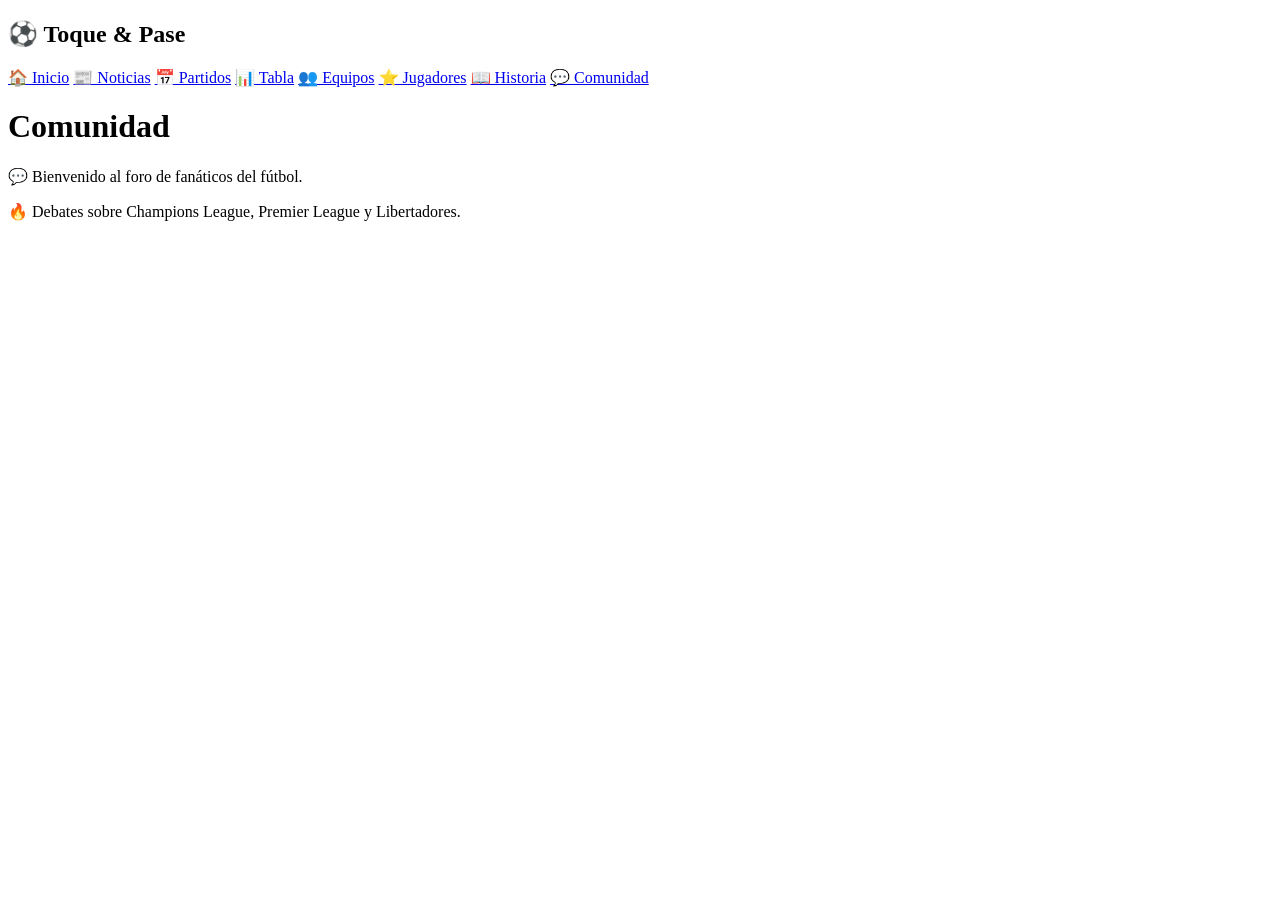
==== comunidad.html @ 1e9ca176 "Create comunidad.html" ====
<!DOCTYPE html>
<html lang="es">
<head>
<meta charset="UTF-8">
<meta name="viewport" content="width=device-width, initial-scale=1.0">
<title>Comunidad</title>
<link rel="stylesheet" href="style.css">
</head>
<body>

<div class="sidebar">
<h2>⚽ Toque & Pase</h2>

<a href="index.html">🏠 Inicio</a>
<a href="noticias.html">📰 Noticias</a>
<a href="partidos.html">📅 Partidos</a>
<a href="tabla.html">📊 Tabla</a>
<a href="equipos.html">👥 Equipos</a>
<a href="jugadores.html">⭐ Jugadores</a>
<a href="historia.html">📖 Historia</a>
<a href="comunidad.html">💬 Comunidad</a>
</div>

<div class="main">

<h1>Comunidad</h1>

<div class="card">
<p>💬 Bienvenido al foro de fanáticos del fútbol.</p>
</div>

<div class="card">
<p>🔥 Debates sobre Champions League, Premier League y Libertadores.</p>
</div>

</div>

</body>
</html>
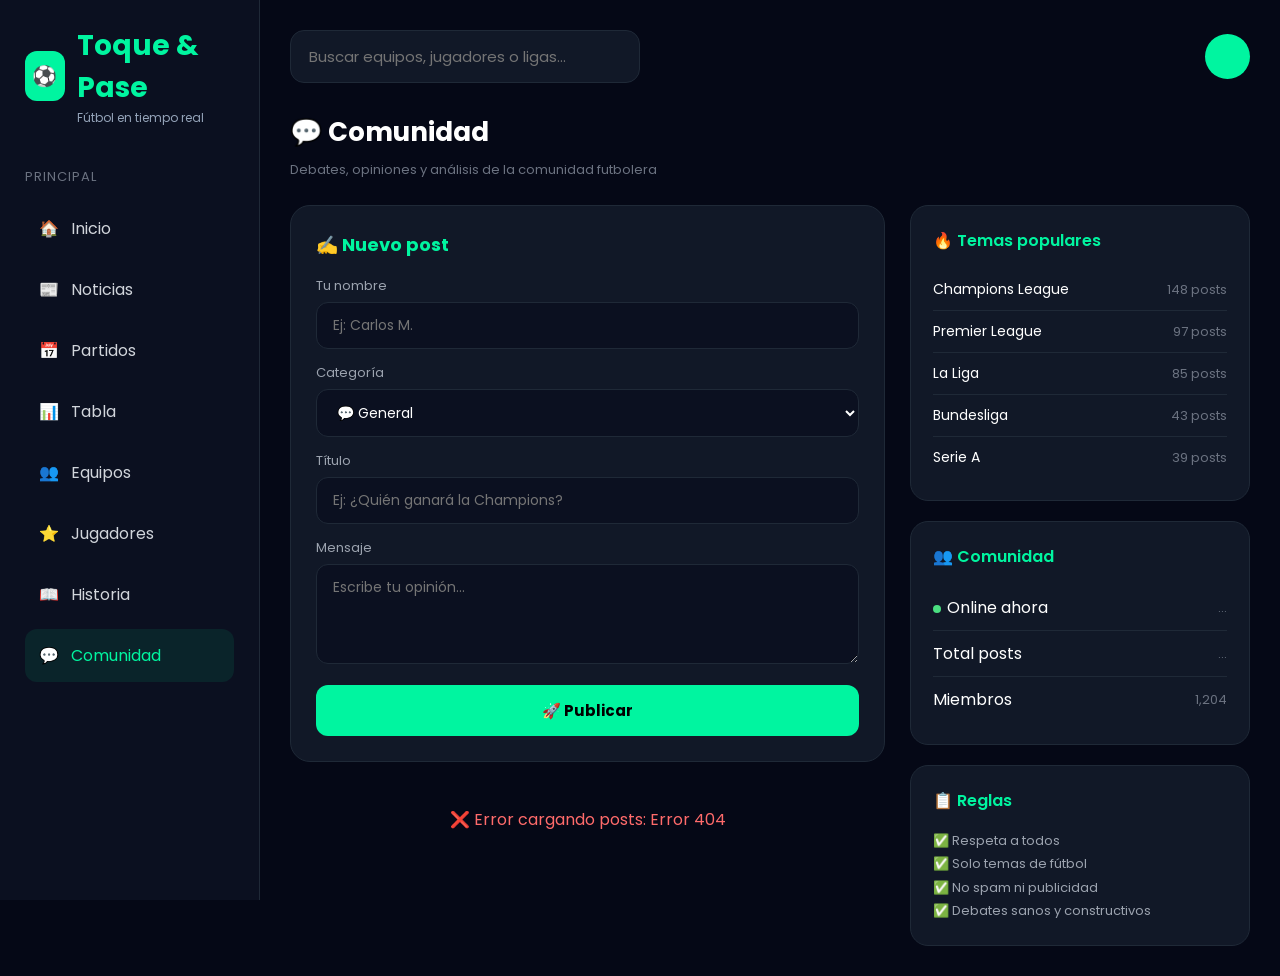
==== commit c5812bb1: "Update comunidad.html" ====
--- a/comunidad.html
+++ b/comunidad.html
@@ -3,37 +3,369 @@
 <head>
 <meta charset="UTF-8">
 <meta name="viewport" content="width=device-width, initial-scale=1.0">
-<title>Comunidad</title>
-<link rel="stylesheet" href="style.css">
+<title>Comunidad | Toque & Pase</title>
+<link href="https://fonts.googleapis.com/css2?family=Poppins:wght@300;400;500;600;700&display=swap" rel="stylesheet">
+<style>
+*{margin:0;padding:0;box-sizing:border-box;font-family:'Poppins',sans-serif;}
+body{background:#050816;color:white;display:flex;}
+.sidebar{width:260px;height:100vh;background:#0b1020;border-right:1px solid #1f2937;padding:25px;position:fixed;overflow-y:auto;}
+.logo{display:flex;align-items:center;gap:12px;margin-bottom:40px;}
+.logo-box{width:50px;height:50px;background:#00f5a0;border-radius:12px;display:flex;align-items:center;justify-content:center;font-weight:bold;font-size:20px;color:#000;}
+.logo-text h2{font-size:28px;color:#00f5a0;}
+.logo-text p{font-size:12px;color:#94a3b8;}
+.menu-title{margin:30px 0 15px;font-size:13px;letter-spacing:1px;text-transform:uppercase;color:#6b7280;}
+.sidebar a{display:flex;align-items:center;gap:12px;padding:14px;border-radius:12px;text-decoration:none;color:#d1d5db;transition:0.3s;margin-bottom:8px;}
+.sidebar a:hover,.sidebar a.active{background:#00f5a015;color:#00f5a0;}
+.main{margin-left:260px;width:100%;padding:30px;}
+.topbar{display:flex;justify-content:space-between;align-items:center;margin-bottom:30px;}
+.search{width:350px;padding:14px 18px;background:#111827;border:1px solid #1f2937;border-radius:14px;outline:none;color:white;font-size:15px;}
+.avatar{width:45px;height:45px;border-radius:50%;background:#00f5a0;}
+.section-title{margin-bottom:8px;font-size:26px;}
+.subtitle{color:#6b7280;font-size:13px;margin-bottom:25px;}
+
+.comunidad-layout{display:grid;grid-template-columns:1fr 340px;gap:25px;}
+
+/* FORM NUEVO POST */
+.nuevo-post{background:#111827;border:1px solid #1f2937;border-radius:20px;padding:25px;margin-bottom:25px;}
+.nuevo-post h3{margin-bottom:18px;font-size:18px;color:#00f5a0;}
+.form-row{margin-bottom:14px;}
+.form-row label{display:block;font-size:13px;color:#9ca3af;margin-bottom:6px;}
+.form-input{width:100%;padding:12px 16px;background:#0b1020;border:1px solid #1f2937;border-radius:12px;color:white;font-size:14px;outline:none;transition:0.3s;}
+.form-input:focus{border-color:#00f5a0;}
+.form-textarea{width:100%;padding:12px 16px;background:#0b1020;border:1px solid #1f2937;border-radius:12px;color:white;font-size:14px;outline:none;resize:vertical;min-height:100px;transition:0.3s;font-family:'Poppins',sans-serif;}
+.form-textarea:focus{border-color:#00f5a0;}
+.form-select{width:100%;padding:12px 16px;background:#0b1020;border:1px solid #1f2937;border-radius:12px;color:white;font-size:14px;outline:none;}
+.btn-publicar{width:100%;padding:14px;background:#00f5a0;color:#000;border:none;border-radius:12px;font-size:15px;font-weight:700;cursor:pointer;transition:0.3s;}
+.btn-publicar:hover{background:#00d488;transform:translateY(-2px);}
+.btn-publicar:disabled{background:#1f2937;color:#6b7280;cursor:not-allowed;transform:none;}
+
+/* POSTS */
+.posts-lista{display:flex;flex-direction:column;gap:16px;}
+.post-card{background:#111827;border:1px solid #1f2937;border-radius:18px;padding:22px;transition:0.3s;}
+.post-card:hover{border-color:#00f5a030;}
+.post-header{display:flex;align-items:center;gap:12px;margin-bottom:14px;}
+.post-avatar{width:42px;height:42px;border-radius:50%;background:linear-gradient(135deg,#00f5a0,#0066ff);display:flex;align-items:center;justify-content:center;font-weight:700;font-size:16px;color:#000;flex-shrink:0;}
+.post-meta{flex:1;}
+.post-autor{font-weight:600;font-size:15px;}
+.post-info{font-size:12px;color:#6b7280;margin-top:2px;}
+.post-categoria{display:inline-block;padding:3px 10px;border-radius:6px;font-size:11px;font-weight:600;margin-left:8px;}
+.cat-champions{background:#1e3a5f;color:#60a5fa;}
+.cat-premier{background:#14532d;color:#4ade80;}
+.cat-laliga{background:#3b0764;color:#c084fc;}
+.cat-bundesliga{background:#451a03;color:#fb923c;}
+.cat-general{background:#1f2937;color:#9ca3af;}
+.cat-serie{background:#450a0a;color:#f87171;}
+
+.post-titulo{font-size:17px;font-weight:600;margin-bottom:8px;}
+.post-texto{color:#9ca3af;font-size:14px;line-height:1.6;}
+.post-footer{display:flex;align-items:center;gap:15px;margin-top:16px;padding-top:16px;border-top:1px solid #1f2937;}
+.btn-like{background:none;border:1px solid #1f2937;border-radius:8px;color:#9ca3af;padding:6px 14px;cursor:pointer;font-size:13px;transition:0.3s;display:flex;align-items:center;gap:6px;}
+.btn-like:hover,.btn-like.liked{border-color:#e63946;color:#e63946;}
+.btn-comentar{background:none;border:1px solid #1f2937;border-radius:8px;color:#9ca3af;padding:6px 14px;cursor:pointer;font-size:13px;transition:0.3s;}
+.btn-comentar:hover{border-color:#00f5a0;color:#00f5a0;}
+
+/* COMENTARIOS */
+.comentarios{margin-top:16px;display:none;border-top:1px solid #1f2937;padding-top:16px;}
+.comentarios.open{display:block;}
+.comentario{display:flex;gap:10px;margin-bottom:12px;}
+.com-avatar{width:32px;height:32px;border-radius:50%;background:linear-gradient(135deg,#0066ff,#00f5a0);display:flex;align-items:center;justify-content:center;font-size:12px;font-weight:700;color:white;flex-shrink:0;}
+.com-body{flex:1;background:#0b1020;border-radius:10px;padding:10px 14px;}
+.com-autor{font-size:12px;font-weight:600;color:#00f5a0;}
+.com-texto{font-size:13px;color:#d1d5db;margin-top:3px;}
+.com-form{display:flex;gap:10px;margin-top:12px;}
+.com-input{flex:1;padding:10px 14px;background:#0b1020;border:1px solid #1f2937;border-radius:10px;color:white;font-size:13px;outline:none;}
+.com-input:focus{border-color:#00f5a0;}
+.btn-com-send{padding:10px 18px;background:#00f5a0;color:#000;border:none;border-radius:10px;font-weight:700;cursor:pointer;font-size:13px;}
+
+/* SIDEBAR DERECHO */
+.side-panel{display:flex;flex-direction:column;gap:20px;}
+.panel-card{background:#111827;border:1px solid #1f2937;border-radius:18px;padding:22px;}
+.panel-title{font-size:16px;font-weight:600;margin-bottom:16px;color:#00f5a0;}
+.tema-item{display:flex;align-items:center;justify-content:space-between;padding:10px 0;border-bottom:1px solid #1f2937;}
+.tema-item:last-child{border-bottom:none;}
+.tema-nombre{font-size:14px;}
+.tema-num{font-size:13px;color:#6b7280;}
+.online-dot{width:8px;height:8px;border-radius:50%;background:#4ade80;display:inline-block;margin-right:6px;}
+
+.loading-posts{color:#00f5a0;text-align:center;padding:30px;}
+.error-posts{color:#ff6b6b;text-align:center;padding:20px;}
+
+@media(max-width:1100px){.comunidad-layout{grid-template-columns:1fr;}}
+@media(max-width:768px){
+  .sidebar{width:100px;padding:15px;}
+  .logo-text,.menu-title,.sidebar a span{display:none;}
+  .main{margin-left:100px;padding:15px;}
+  .search{width:160px;}
+}
+</style>
 </head>
 <body>
 
 <div class="sidebar">
-<h2>⚽ Toque & Pase</h2>
-
-<a href="index.html">🏠 Inicio</a>
-<a href="noticias.html">📰 Noticias</a>
-<a href="partidos.html">📅 Partidos</a>
-<a href="tabla.html">📊 Tabla</a>
-<a href="equipos.html">👥 Equipos</a>
-<a href="jugadores.html">⭐ Jugadores</a>
-<a href="historia.html">📖 Historia</a>
-<a href="comunidad.html">💬 Comunidad</a>
+  <div class="logo">
+    <div class="logo-box">⚽</div>
+    <div class="logo-text"><h2>Toque & Pase</h2><p>Fútbol en tiempo real</p></div>
+  </div>
+  <div class="menu-title">Principal</div>
+  <a href="index.html">🏠 <span>Inicio</span></a>
+  <a href="noticias.html">📰 <span>Noticias</span></a>
+  <a href="partidos.html">📅 <span>Partidos</span></a>
+  <a href="tabla.html">📊 <span>Tabla</span></a>
+  <a href="equipos.html">👥 <span>Equipos</span></a>
+  <a href="jugadores.html">⭐ <span>Jugadores</span></a>
+  <a href="historia.html">📖 <span>Historia</span></a>
+  <a class="active" href="comunidad.html">💬 <span>Comunidad</span></a>
 </div>
 
 <div class="main">
-
-<h1>Comunidad</h1>
-
-<div class="card">
-<p>💬 Bienvenido al foro de fanáticos del fútbol.</p>
+  <div class="topbar">
+    <input class="search" type="text" placeholder="Buscar equipos, jugadores o ligas...">
+    <div class="avatar"></div>
+  </div>
+
+  <h2 class="section-title">💬 Comunidad</h2>
+  <p class="subtitle">Debates, opiniones y análisis de la comunidad futbolera</p>
+
+  <div class="comunidad-layout">
+
+    <!-- COLUMNA IZQUIERDA -->
+    <div>
+      <!-- FORMULARIO NUEVO POST -->
+      <div class="nuevo-post">
+        <h3>✍️ Nuevo post</h3>
+        <div class="form-row">
+          <label>Tu nombre</label>
+          <input class="form-input" id="inp-nombre" type="text" placeholder="Ej: Carlos M.">
+        </div>
+        <div class="form-row">
+          <label>Categoría</label>
+          <select class="form-select" id="inp-categoria">
+            <option value="general">💬 General</option>
+            <option value="champions">🏆 Champions League</option>
+            <option value="premier">🏴󠁧󠁢󠁥󠁮󠁧󠁿 Premier League</option>
+            <option value="laliga">🇪🇸 La Liga</option>
+            <option value="bundesliga">🇩🇪 Bundesliga</option>
+            <option value="serie">🇮🇹 Serie A</option>
+          </select>
+        </div>
+        <div class="form-row">
+          <label>Título</label>
+          <input class="form-input" id="inp-titulo" type="text" placeholder="Ej: ¿Quién ganará la Champions?">
+        </div>
+        <div class="form-row">
+          <label>Mensaje</label>
+          <textarea class="form-textarea" id="inp-texto" placeholder="Escribe tu opinión..."></textarea>
+        </div>
+        <button class="btn-publicar" id="btn-publicar" onclick="publicarPost()">🚀 Publicar</button>
+      </div>
+
+      <!-- LISTA DE POSTS -->
+      <div id="posts-lista" class="posts-lista">
+        <p class="loading-posts">⏳ Cargando posts...</p>
+      </div>
+    </div>
+
+    <!-- COLUMNA DERECHA -->
+    <div class="side-panel">
+
+      <div class="panel-card">
+        <div class="panel-title">🔥 Temas populares</div>
+        <div class="tema-item"><span class="tema-nombre">Champions League</span><span class="tema-num">148 posts</span></div>
+        <div class="tema-item"><span class="tema-nombre">Premier League</span><span class="tema-num">97 posts</span></div>
+        <div class="tema-item"><span class="tema-nombre">La Liga</span><span class="tema-num">85 posts</span></div>
+        <div class="tema-item"><span class="tema-nombre">Bundesliga</span><span class="tema-num">43 posts</span></div>
+        <div class="tema-item"><span class="tema-nombre">Serie A</span><span class="tema-num">39 posts</span></div>
+      </div>
+
+      <div class="panel-card">
+        <div class="panel-title">👥 Comunidad</div>
+        <div class="tema-item"><span><span class="online-dot"></span>Online ahora</span><span class="tema-num" id="online-count">...</span></div>
+        <div class="tema-item"><span>Total posts</span><span class="tema-num" id="total-posts">...</span></div>
+        <div class="tema-item"><span>Miembros</span><span class="tema-num">1,204</span></div>
+      </div>
+
+      <div class="panel-card">
+        <div class="panel-title">📋 Reglas</div>
+        <p style="color:#9ca3af;font-size:13px;line-height:1.8;">
+          ✅ Respeta a todos<br>
+          ✅ Solo temas de fútbol<br>
+          ✅ No spam ni publicidad<br>
+          ✅ Debates sanos y constructivos
+        </p>
+      </div>
+
+    </div>
+  </div>
 </div>
 
-<div class="card">
-<p>🔥 Debates sobre Champions League, Premier League y Libertadores.</p>
-</div>
-
-</div>
-
+<script>
+const catClases = {
+  champions: "cat-champions",
+  premier: "cat-premier",
+  laliga: "cat-laliga",
+  bundesliga: "cat-bundesliga",
+  serie: "cat-serie",
+  general: "cat-general"
+};
+
+const catNombres = {
+  champions: "🏆 Champions",
+  premier: "🏴󠁧󠁢󠁥󠁮󠁧󠁿 Premier",
+  laliga: "🇪🇸 La Liga",
+  bundesliga: "🇩🇪 Bundesliga",
+  serie: "🇮🇹 Serie A",
+  general: "💬 General"
+};
+
+function timeAgo(dateStr) {
+  const diff = Math.floor((Date.now() - new Date(dateStr)) / 1000);
+  if (diff < 60) return "hace un momento";
+  if (diff < 3600) return `hace ${Math.floor(diff/60)} min`;
+  if (diff < 86400) return `hace ${Math.floor(diff/3600)} h`;
+  return `hace ${Math.floor(diff/86400)} días`;
+}
+
+function inicialAvatar(nombre) {
+  return nombre ? nombre.charAt(0).toUpperCase() : "?";
+}
+
+async function cargarPosts() {
+  const lista = document.getElementById("posts-lista");
+  try {
+    const res = await fetch("/api/comunidad");
+    if (!res.ok) throw new Error(`Error ${res.status}`);
+    const data = await res.json();
+    const posts = data.posts || [];
+
+    document.getElementById("total-posts").textContent = posts.length;
+    document.getElementById("online-count").textContent = Math.floor(Math.random() * 20) + 5;
+
+    if (posts.length === 0) {
+      lista.innerHTML = `<div style="text-align:center;padding:40px;color:#6b7280;">Sé el primero en publicar algo 🚀</div>`;
+      return;
+    }
+
+    lista.innerHTML = posts.map(post => `
+      <div class="post-card" id="post-${post.id}">
+        <div class="post-header">
+          <div class="post-avatar">${inicialAvatar(post.autor)}</div>
+          <div class="post-meta">
+            <div class="post-autor">${post.autor}
+              <span class="post-categoria ${catClases[post.categoria] || 'cat-general'}">${catNombres[post.categoria] || post.categoria}</span>
+            </div>
+            <div class="post-info">${timeAgo(post.fecha)}</div>
+          </div>
+        </div>
+        <div class="post-titulo">${post.titulo}</div>
+        <div class="post-texto">${post.texto}</div>
+        <div class="post-footer">
+          <button class="btn-like ${post.likes > 0 ? 'liked' : ''}" onclick="likePost('${post.id}', this)">
+            ❤️ ${post.likes || 0}
+          </button>
+          <button class="btn-comentar" onclick="toggleComentarios('${post.id}')">
+            💬 ${(post.comentarios || []).length} comentarios
+          </button>
+        </div>
+        <div class="comentarios" id="coms-${post.id}">
+          ${(post.comentarios || []).map(c => `
+            <div class="comentario">
+              <div class="com-avatar">${inicialAvatar(c.autor)}</div>
+              <div class="com-body">
+                <div class="com-autor">${c.autor} · <span style="color:#6b7280;font-weight:400;">${timeAgo(c.fecha)}</span></div>
+                <div class="com-texto">${c.texto}</div>
+              </div>
+            </div>
+          `).join("")}
+          <div class="com-form">
+            <input class="com-input" id="com-nombre-${post.id}" placeholder="Tu nombre">
+            <input class="com-input" id="com-texto-${post.id}" placeholder="Escribe un comentario...">
+            <button class="btn-com-send" onclick="enviarComentario('${post.id}')">➤</button>
+          </div>
+        </div>
+      </div>
+    `).join("");
+
+  } catch(e) {
+    lista.innerHTML = `<p class="error-posts">❌ Error cargando posts: ${e.message}</p>`;
+  }
+}
+
+function toggleComentarios(postId) {
+  const el = document.getElementById(`coms-${postId}`);
+  el.classList.toggle("open");
+}
+
+async function publicarPost() {
+  const nombre = document.getElementById("inp-nombre").value.trim();
+  const titulo = document.getElementById("inp-titulo").value.trim();
+  const texto = document.getElementById("inp-texto").value.trim();
+  const categoria = document.getElementById("inp-categoria").value;
+  const btn = document.getElementById("btn-publicar");
+
+  if (!nombre || !titulo || !texto) {
+    alert("Por favor completa todos los campos.");
+    return;
+  }
+
+  btn.disabled = true;
+  btn.textContent = "Publicando...";
+
+  try {
+    const res = await fetch("/api/comunidad", {
+      method: "POST",
+      headers: { "Content-Type": "application/json" },
+      body: JSON.stringify({ accion: "post", nombre, titulo, texto, categoria })
+    });
+    if (!res.ok) throw new Error(`Error ${res.status}`);
+
+    document.getElementById("inp-nombre").value = "";
+    document.getElementById("inp-titulo").value = "";
+    document.getElementById("inp-texto").value = "";
+    await cargarPosts();
+
+  } catch(e) {
+    alert("Error al publicar: " + e.message);
+  } finally {
+    btn.disabled = false;
+    btn.textContent = "🚀 Publicar";
+  }
+}
+
+async function likePost(postId, btn) {
+  try {
+    await fetch("/api/comunidad", {
+      method: "POST",
+      headers: { "Content-Type": "application/json" },
+      body: JSON.stringify({ accion: "like", postId })
+    });
+    btn.classList.add("liked");
+    const num = parseInt(btn.textContent.replace(/\D/g, "")) + 1;
+    btn.textContent = `❤️ ${num}`;
+  } catch(e) {}
+}
+
+async function enviarComentario(postId) {
+  const nombre = document.getElementById(`com-nombre-${postId}`).value.trim();
+  const texto = document.getElementById(`com-texto-${postId}`).value.trim();
+  if (!nombre || !texto) return;
+
+  try {
+    const res = await fetch("/api/comunidad", {
+      method: "POST",
+      headers: { "Content-Type": "application/json" },
+      body: JSON.stringify({ accion: "comentario", postId, nombre, texto })
+    });
+    if (!res.ok) throw new Error();
+    document.getElementById(`com-nombre-${postId}`).value = "";
+    document.getElementById(`com-texto-${postId}`).value = "";
+    await cargarPosts();
+    document.getElementById(`coms-${postId}`).classList.add("open");
+  } catch(e) {
+    alert("Error al comentar.");
+  }
+}
+
+cargarPosts();
+</script>
 </body>
 </html>
